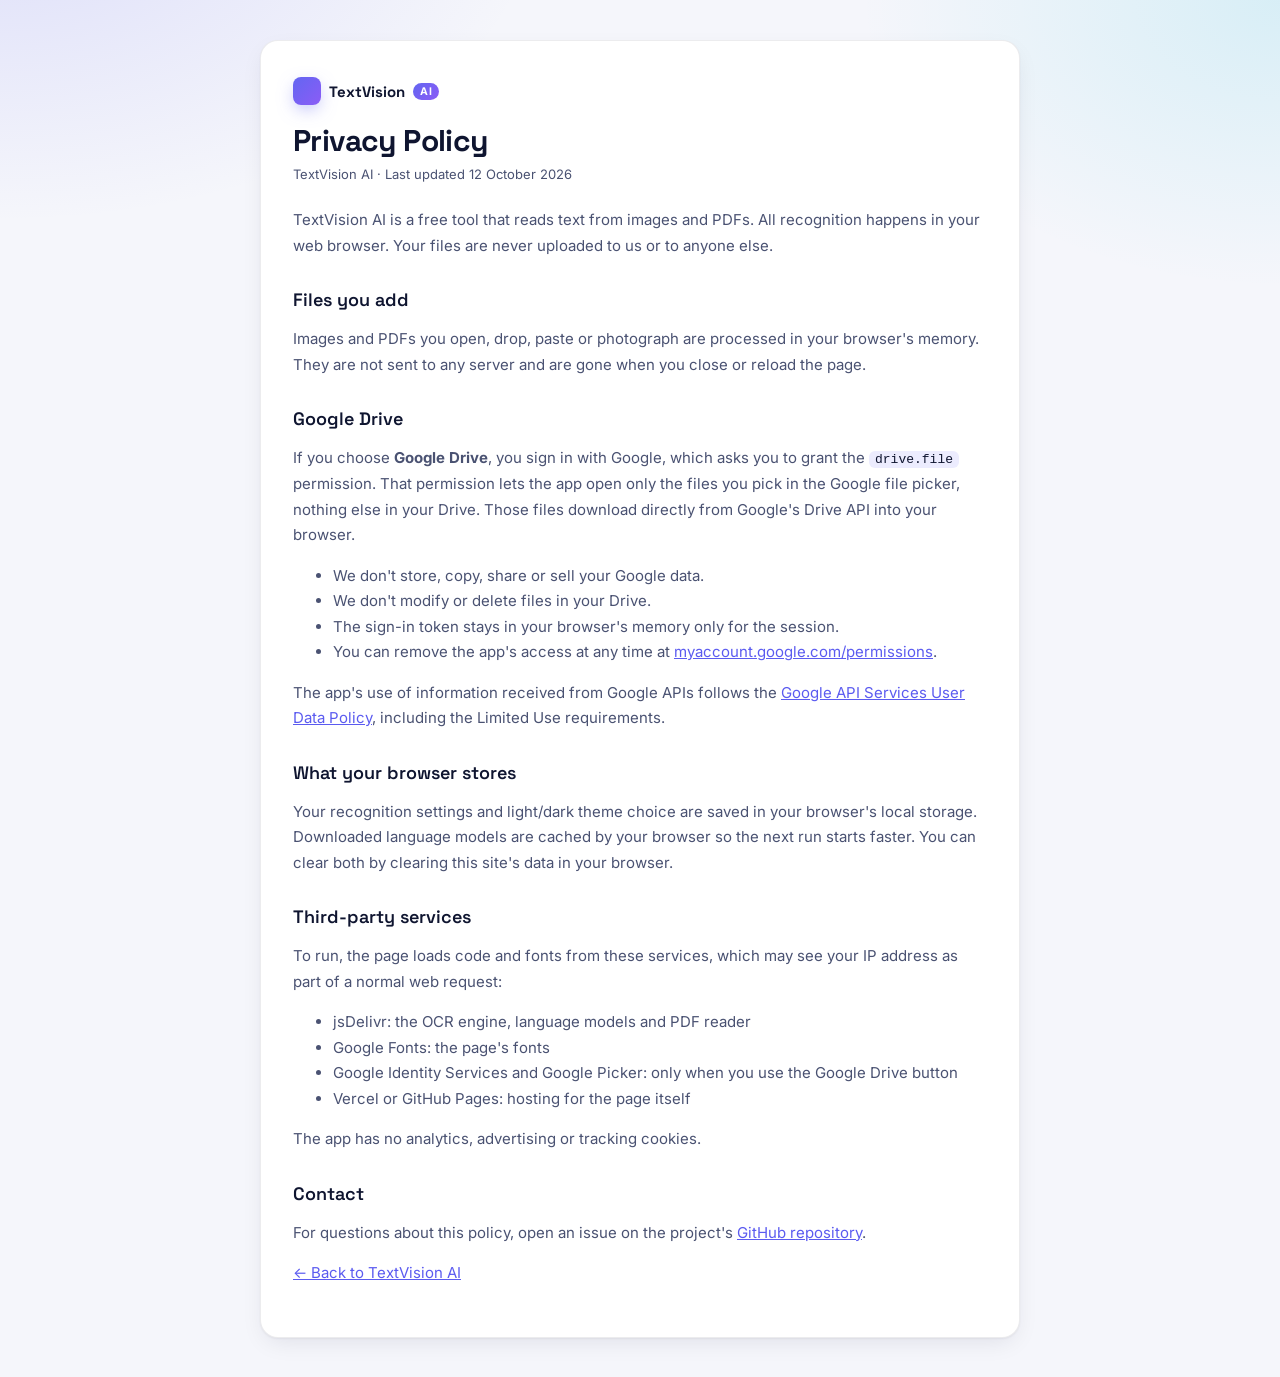
==== privacy.html @ 827377f0 "style: new TextVision AI theme Indigo-violet brand gradient, soft glow backdrop, glass header, gradi" ====
<!doctype html>
<html lang="en">
<head>
  <meta charset="utf-8">
  <meta name="viewport" content="width=device-width, initial-scale=1">
  <title>Privacy Policy · TextVision AI</title>
  <link rel="preconnect" href="https://fonts.googleapis.com">
  <link rel="preconnect" href="https://fonts.gstatic.com" crossorigin>
  <link href="https://fonts.googleapis.com/css2?family=Inter:wght@400;500;600;700&family=Space+Grotesk:wght@600;700&display=swap" rel="stylesheet">
  <meta name="theme-color" content="#6366f1">
  <style>
    :root {
      --bg: #f5f6fb; --glow-1: rgba(99, 102, 241, .16); --glow-2: rgba(6, 182, 212, .12);
      --surface: #fff; --text: #0f1530; --text-2: #4a5272; --border: rgba(15, 23, 42, .08);
      --accent: #5b5bf0; --brand-grad: linear-gradient(135deg, #6366f1, #8b5cf6);
      --shadow: 0 1px 2px rgba(15, 21, 48, .05), 0 8px 24px -6px rgba(15, 21, 48, .10);
    }
    @media (prefers-color-scheme: dark) {
      :root {
        --bg: #090b16; --glow-1: rgba(99, 102, 241, .22); --glow-2: rgba(139, 92, 246, .16);
        --surface: #141730; --text: #eceffd; --text-2: #b3b9d6; --border: rgba(255, 255, 255, .08);
        --accent: #8b8cff; --shadow: 0 10px 30px -8px rgba(0, 0, 0, .55);
      }
    }
    * { box-sizing: border-box; }
    body {
      margin: 0; color: var(--text); font: 15px/1.7 Inter, system-ui, sans-serif;
      background-color: var(--bg);
      background-image: radial-gradient(900px 520px at 0% -10%, var(--glow-1), transparent 60%),
                        radial-gradient(700px 480px at 100% 0%, var(--glow-2), transparent 60%);
      background-attachment: fixed;
    }
    main { max-width: 760px; margin: 40px auto; padding: 36px 32px; background: var(--surface); border: 1px solid var(--border); border-radius: 18px; box-shadow: var(--shadow); }
    .brand { display: inline-flex; align-items: center; gap: 8px; margin-bottom: 18px; font: 700 15px "Space Grotesk", Inter, sans-serif; color: var(--text); text-decoration: none; }
    .brand i { width: 28px; height: 28px; border-radius: 8px; background: var(--brand-grad); box-shadow: 0 6px 18px -4px rgba(99, 102, 241, .55); }
    .brand b { font: 700 10.5px Inter, sans-serif; letter-spacing: .06em; padding: 2px 7px; border-radius: 999px; color: #fff; background: var(--brand-grad); }
    h1 { font: 700 30px/1.2 "Space Grotesk", Inter, sans-serif; letter-spacing: -.02em; margin: 0 0 4px; }
    h2 { font: 600 18px "Space Grotesk", Inter, sans-serif; margin: 30px 0 6px; }
    p, li { color: var(--text-2); }
    a { color: var(--accent); }
    code { font-size: 13px; padding: 1px 6px; border-radius: 6px; background: rgba(99, 102, 241, .12); color: var(--text); }
    .updated { margin: 0 0 22px; font-size: 13px; }
    @media (max-width: 800px) { main { margin: 0; border-radius: 0; border: 0; padding: 24px 16px; } }
  </style>
</head>
<body>
  <main>
    <a class="brand" href="./"><i></i>TextVision <b>AI</b></a>
    <h1>Privacy Policy</h1>
    <p class="updated">TextVision AI · Last updated 12 October 2026</p>

    <p>TextVision AI is a free tool that reads text from images and PDFs. All recognition happens in your web browser. Your files are never uploaded to us or to anyone else.</p>

    <h2>Files you add</h2>
    <p>Images and PDFs you open, drop, paste or photograph are processed in your browser's memory. They are not sent to any server and are gone when you close or reload the page.</p>

    <h2>Google Drive</h2>
    <p>If you choose <strong>Google Drive</strong>, you sign in with Google, which asks you to grant the <code>drive.file</code> permission. That permission lets the app open only the files you pick in the Google file picker, nothing else in your Drive. Those files download directly from Google's Drive API into your browser.</p>
    <ul>
      <li>We don't store, copy, share or sell your Google data.</li>
      <li>We don't modify or delete files in your Drive.</li>
      <li>The sign-in token stays in your browser's memory only for the session.</li>
      <li>You can remove the app's access at any time at <a href="https://myaccount.google.com/permissions">myaccount.google.com/permissions</a>.</li>
    </ul>
    <p>The app's use of information received from Google APIs follows the <a href="https://developers.google.com/terms/api-services-user-data-policy">Google API Services User Data Policy</a>, including the Limited Use requirements.</p>

    <h2>What your browser stores</h2>
    <p>Your recognition settings and light/dark theme choice are saved in your browser's local storage. Downloaded language models are cached by your browser so the next run starts faster. You can clear both by clearing this site's data in your browser.</p>

    <h2>Third-party services</h2>
    <p>To run, the page loads code and fonts from these services, which may see your IP address as part of a normal web request:</p>
    <ul>
      <li>jsDelivr: the OCR engine, language models and PDF reader</li>
      <li>Google Fonts: the page's fonts</li>
      <li>Google Identity Services and Google Picker: only when you use the Google Drive button</li>
      <li>Vercel or GitHub Pages: hosting for the page itself</li>
    </ul>
    <p>The app has no analytics, advertising or tracking cookies.</p>

    <h2>Contact</h2>
    <p>For questions about this policy, open an issue on the project's <a href="https://github.com/bharathdrive-ai/imageRecognition/issues">GitHub repository</a>.</p>

    <p><a href="./">← Back to TextVision AI</a></p>
  </main>
</body>
</html>
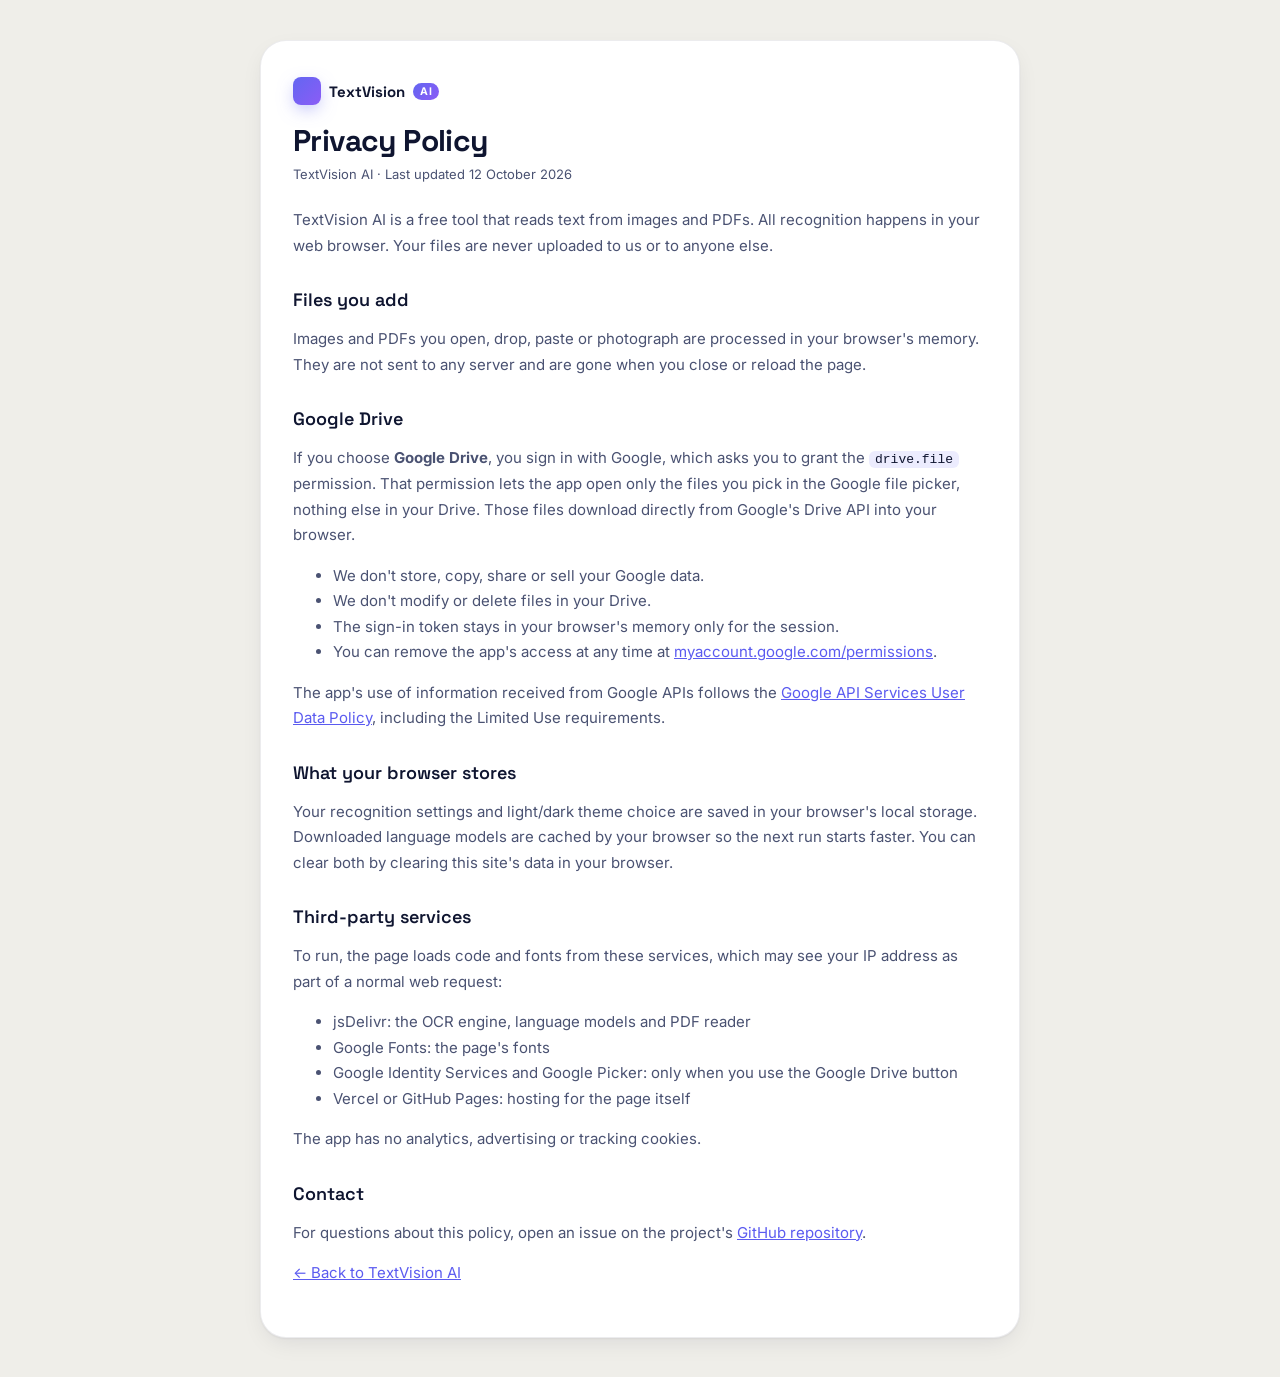
==== commit 947e8ff4: "style: Bento Grid layout Rebuild the page as a grid of rounded tiles: gradient hero, dark stats tile" ====
--- a/privacy.html
+++ b/privacy.html
@@ -10,15 +10,15 @@
   <meta name="theme-color" content="#6366f1">
   <style>
     :root {
-      --bg: #f5f6fb; --glow-1: rgba(99, 102, 241, .16); --glow-2: rgba(6, 182, 212, .12);
+      --bg: #efeee9; --glow-1: transparent; --glow-2: transparent;
       --surface: #fff; --text: #0f1530; --text-2: #4a5272; --border: rgba(15, 23, 42, .08);
       --accent: #5b5bf0; --brand-grad: linear-gradient(135deg, #6366f1, #8b5cf6);
       --shadow: 0 1px 2px rgba(15, 21, 48, .05), 0 8px 24px -6px rgba(15, 21, 48, .10);
     }
     @media (prefers-color-scheme: dark) {
       :root {
-        --bg: #090b16; --glow-1: rgba(99, 102, 241, .22); --glow-2: rgba(139, 92, 246, .16);
-        --surface: #141730; --text: #eceffd; --text-2: #b3b9d6; --border: rgba(255, 255, 255, .08);
+        --bg: #0b0b10; --glow-1: transparent; --glow-2: transparent;
+        --surface: #16161e; --text: #eceffd; --text-2: #b3b9d6; --border: rgba(255, 255, 255, .08);
         --accent: #8b8cff; --shadow: 0 10px 30px -8px rgba(0, 0, 0, .55);
       }
     }
@@ -30,7 +30,7 @@
                         radial-gradient(700px 480px at 100% 0%, var(--glow-2), transparent 60%);
       background-attachment: fixed;
     }
-    main { max-width: 760px; margin: 40px auto; padding: 36px 32px; background: var(--surface); border: 1px solid var(--border); border-radius: 18px; box-shadow: var(--shadow); }
+    main { max-width: 760px; margin: 40px auto; padding: 36px 32px; background: var(--surface); border: 1px solid var(--border); border-radius: 26px; box-shadow: var(--shadow); }
     .brand { display: inline-flex; align-items: center; gap: 8px; margin-bottom: 18px; font: 700 15px "Space Grotesk", Inter, sans-serif; color: var(--text); text-decoration: none; }
     .brand i { width: 28px; height: 28px; border-radius: 8px; background: var(--brand-grad); box-shadow: 0 6px 18px -4px rgba(99, 102, 241, .55); }
     .brand b { font: 700 10.5px Inter, sans-serif; letter-spacing: .06em; padding: 2px 7px; border-radius: 999px; color: #fff; background: var(--brand-grad); }
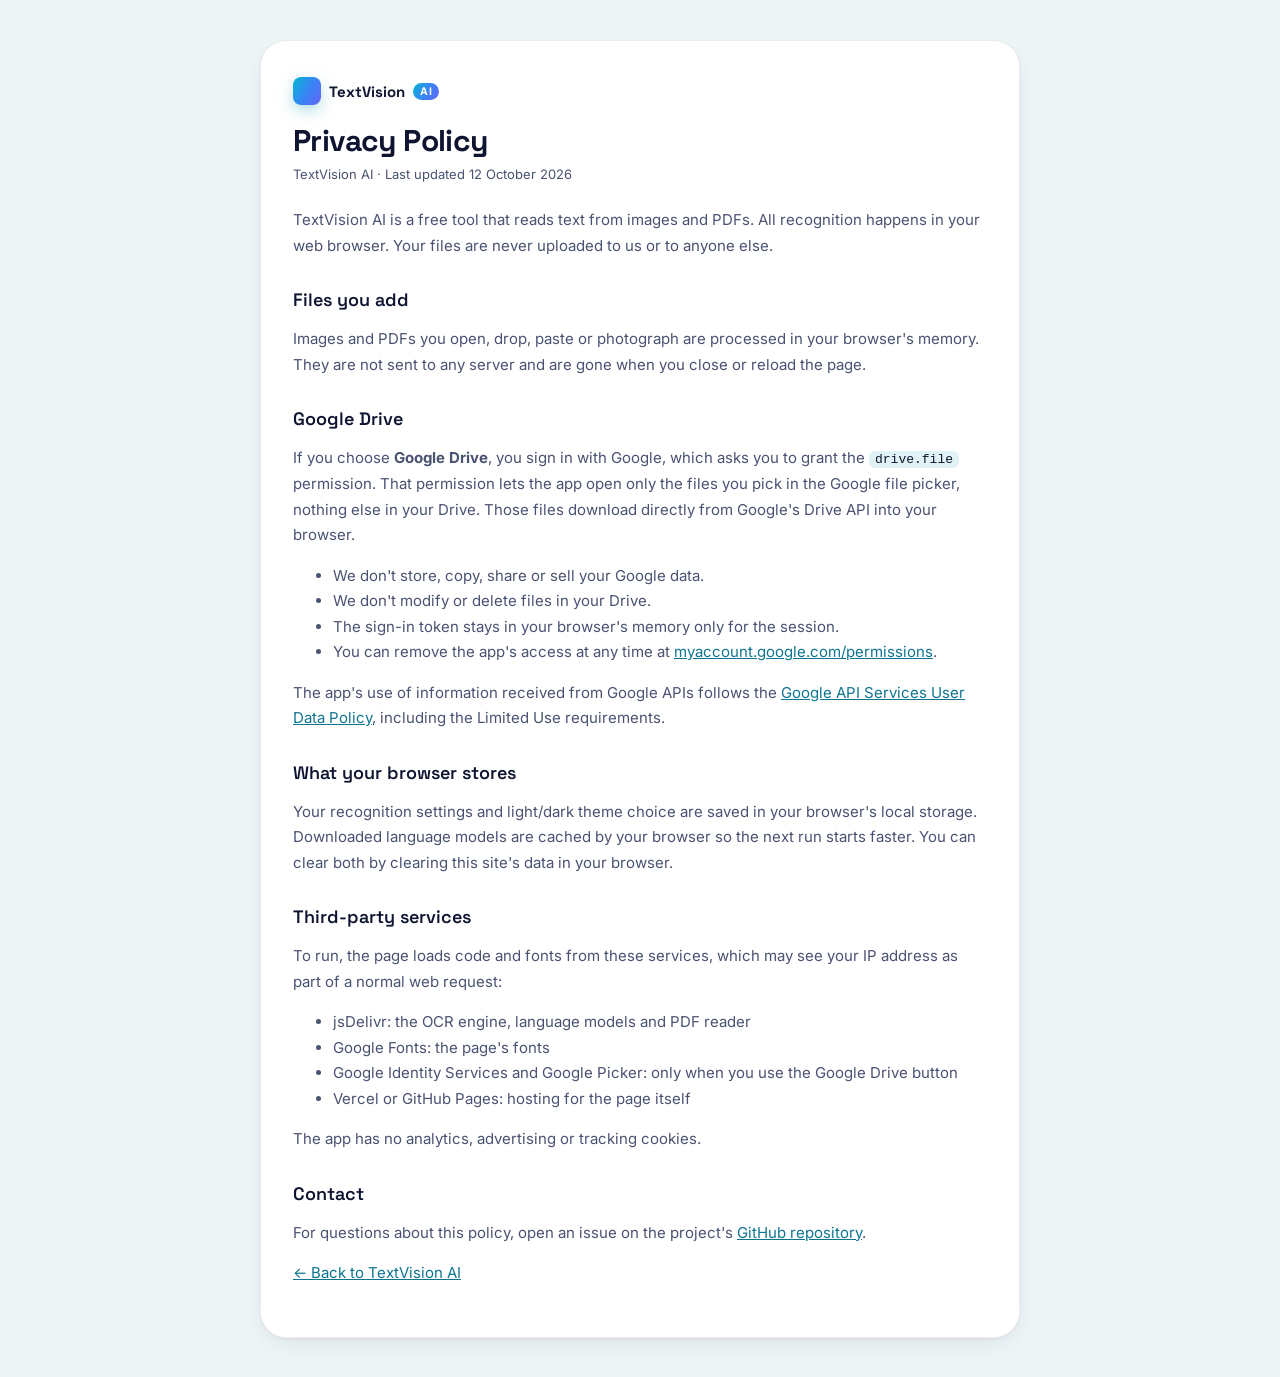
==== commit 0b96088e: "style: make Ocean the default palette Ocean (cyan to blue to indigo) is now the default for every vi" ====
--- a/privacy.html
+++ b/privacy.html
@@ -7,19 +7,19 @@
   <link rel="preconnect" href="https://fonts.googleapis.com">
   <link rel="preconnect" href="https://fonts.gstatic.com" crossorigin>
   <link href="https://fonts.googleapis.com/css2?family=Inter:wght@400;500;600;700&family=Space+Grotesk:wght@600;700&display=swap" rel="stylesheet">
-  <meta name="theme-color" content="#6366f1">
+  <meta name="theme-color" content="#0891b2">
   <style>
     :root {
-      --bg: #efeee9; --glow-1: transparent; --glow-2: transparent;
+      --bg: #edf5f7; --glow-1: transparent; --glow-2: transparent;
       --surface: #fff; --text: #0f1530; --text-2: #4a5272; --border: rgba(15, 23, 42, .08);
-      --accent: #5b5bf0; --brand-grad: linear-gradient(135deg, #6366f1, #8b5cf6);
+      --accent: #0e7490; --brand-grad: linear-gradient(120deg, #06b6d4, #3b82f6 55%, #6366f1);
       --shadow: 0 1px 2px rgba(15, 21, 48, .05), 0 8px 24px -6px rgba(15, 21, 48, .10);
     }
     @media (prefers-color-scheme: dark) {
       :root {
-        --bg: #0b0b10; --glow-1: transparent; --glow-2: transparent;
+        --bg: #0a1016; --glow-1: transparent; --glow-2: transparent;
         --surface: #16161e; --text: #eceffd; --text-2: #b3b9d6; --border: rgba(255, 255, 255, .08);
-        --accent: #8b8cff; --shadow: 0 10px 30px -8px rgba(0, 0, 0, .55);
+        --accent: #67e8f9; --shadow: 0 10px 30px -8px rgba(0, 0, 0, .55);
       }
     }
     * { box-sizing: border-box; }
@@ -32,13 +32,13 @@
     }
     main { max-width: 760px; margin: 40px auto; padding: 36px 32px; background: var(--surface); border: 1px solid var(--border); border-radius: 26px; box-shadow: var(--shadow); }
     .brand { display: inline-flex; align-items: center; gap: 8px; margin-bottom: 18px; font: 700 15px "Space Grotesk", Inter, sans-serif; color: var(--text); text-decoration: none; }
-    .brand i { width: 28px; height: 28px; border-radius: 8px; background: var(--brand-grad); box-shadow: 0 6px 18px -4px rgba(99, 102, 241, .55); }
+    .brand i { width: 28px; height: 28px; border-radius: 8px; background: var(--brand-grad); box-shadow: 0 6px 18px -4px rgba(8, 145, 178, .55); }
     .brand b { font: 700 10.5px Inter, sans-serif; letter-spacing: .06em; padding: 2px 7px; border-radius: 999px; color: #fff; background: var(--brand-grad); }
     h1 { font: 700 30px/1.2 "Space Grotesk", Inter, sans-serif; letter-spacing: -.02em; margin: 0 0 4px; }
     h2 { font: 600 18px "Space Grotesk", Inter, sans-serif; margin: 30px 0 6px; }
     p, li { color: var(--text-2); }
     a { color: var(--accent); }
-    code { font-size: 13px; padding: 1px 6px; border-radius: 6px; background: rgba(99, 102, 241, .12); color: var(--text); }
+    code { font-size: 13px; padding: 1px 6px; border-radius: 6px; background: rgba(8, 145, 178, .12); color: var(--text); }
     .updated { margin: 0 0 22px; font-size: 13px; }
     @media (max-width: 800px) { main { margin: 0; border-radius: 0; border: 0; padding: 24px 16px; } }
   </style>
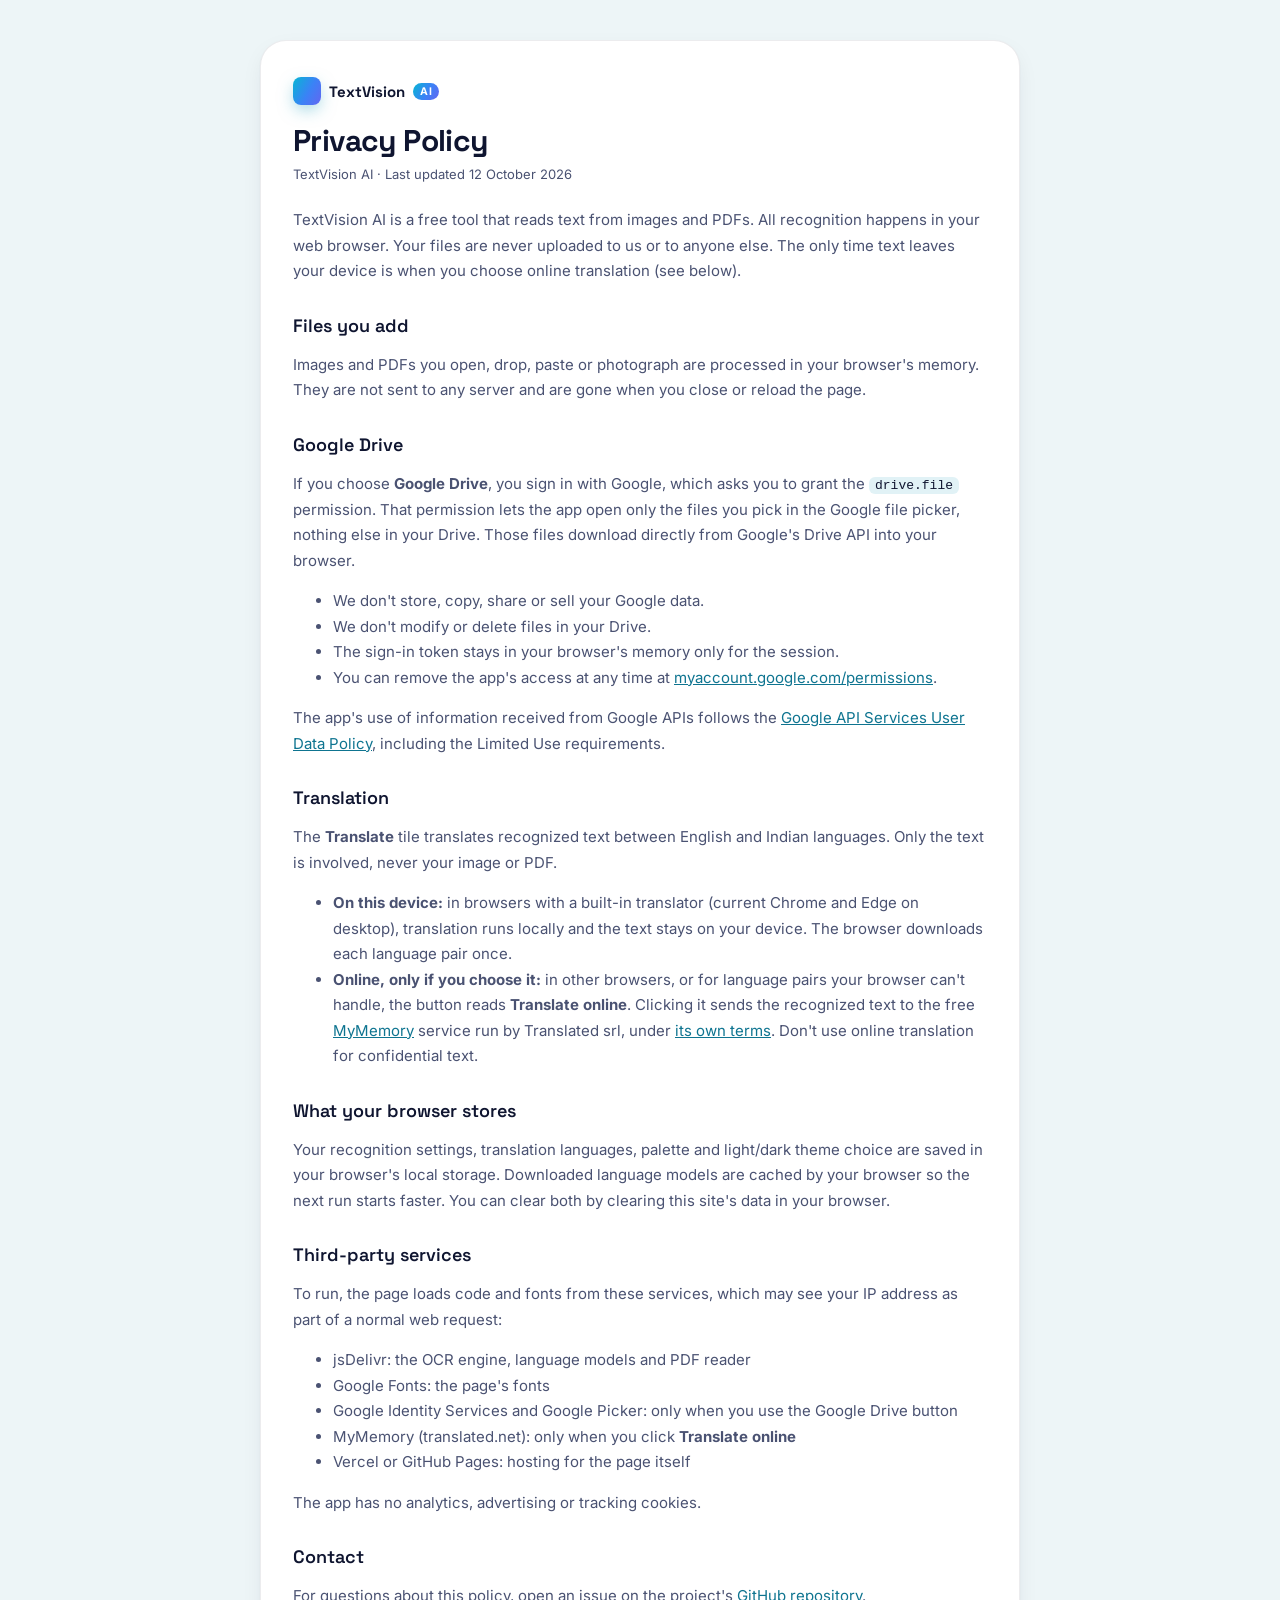
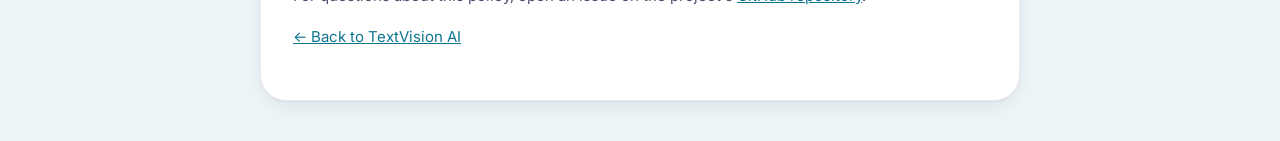
==== commit b8e46976: "feat: Translate tile for English and Indian languages Replaces the static "100% on-device" tile with" ====
--- a/privacy.html
+++ b/privacy.html
@@ -49,7 +49,7 @@
     <h1>Privacy Policy</h1>
     <p class="updated">TextVision AI · Last updated 12 October 2026</p>
 
-    <p>TextVision AI is a free tool that reads text from images and PDFs. All recognition happens in your web browser. Your files are never uploaded to us or to anyone else.</p>
+    <p>TextVision AI is a free tool that reads text from images and PDFs. All recognition happens in your web browser. Your files are never uploaded to us or to anyone else. The only time text leaves your device is when you choose online translation (see below).</p>
 
     <h2>Files you add</h2>
     <p>Images and PDFs you open, drop, paste or photograph are processed in your browser's memory. They are not sent to any server and are gone when you close or reload the page.</p>
@@ -64,8 +64,15 @@
     </ul>
     <p>The app's use of information received from Google APIs follows the <a href="https://developers.google.com/terms/api-services-user-data-policy">Google API Services User Data Policy</a>, including the Limited Use requirements.</p>
 
+    <h2>Translation</h2>
+    <p>The <strong>Translate</strong> tile translates recognized text between English and Indian languages. Only the text is involved, never your image or PDF.</p>
+    <ul>
+      <li><strong>On this device:</strong> in browsers with a built-in translator (current Chrome and Edge on desktop), translation runs locally and the text stays on your device. The browser downloads each language pair once.</li>
+      <li><strong>Online, only if you choose it:</strong> in other browsers, or for language pairs your browser can't handle, the button reads <strong>Translate online</strong>. Clicking it sends the recognized text to the free <a href="https://mymemory.translated.net/">MyMemory</a> service run by Translated srl, under <a href="https://mymemory.translated.net/terms-and-conditions">its own terms</a>. Don't use online translation for confidential text.</li>
+    </ul>
+
     <h2>What your browser stores</h2>
-    <p>Your recognition settings and light/dark theme choice are saved in your browser's local storage. Downloaded language models are cached by your browser so the next run starts faster. You can clear both by clearing this site's data in your browser.</p>
+    <p>Your recognition settings, translation languages, palette and light/dark theme choice are saved in your browser's local storage. Downloaded language models are cached by your browser so the next run starts faster. You can clear both by clearing this site's data in your browser.</p>
 
     <h2>Third-party services</h2>
     <p>To run, the page loads code and fonts from these services, which may see your IP address as part of a normal web request:</p>
@@ -73,6 +80,7 @@
       <li>jsDelivr: the OCR engine, language models and PDF reader</li>
       <li>Google Fonts: the page's fonts</li>
       <li>Google Identity Services and Google Picker: only when you use the Google Drive button</li>
+      <li>MyMemory (translated.net): only when you click <strong>Translate online</strong></li>
       <li>Vercel or GitHub Pages: hosting for the page itself</li>
     </ul>
     <p>The app has no analytics, advertising or tracking cookies.</p>
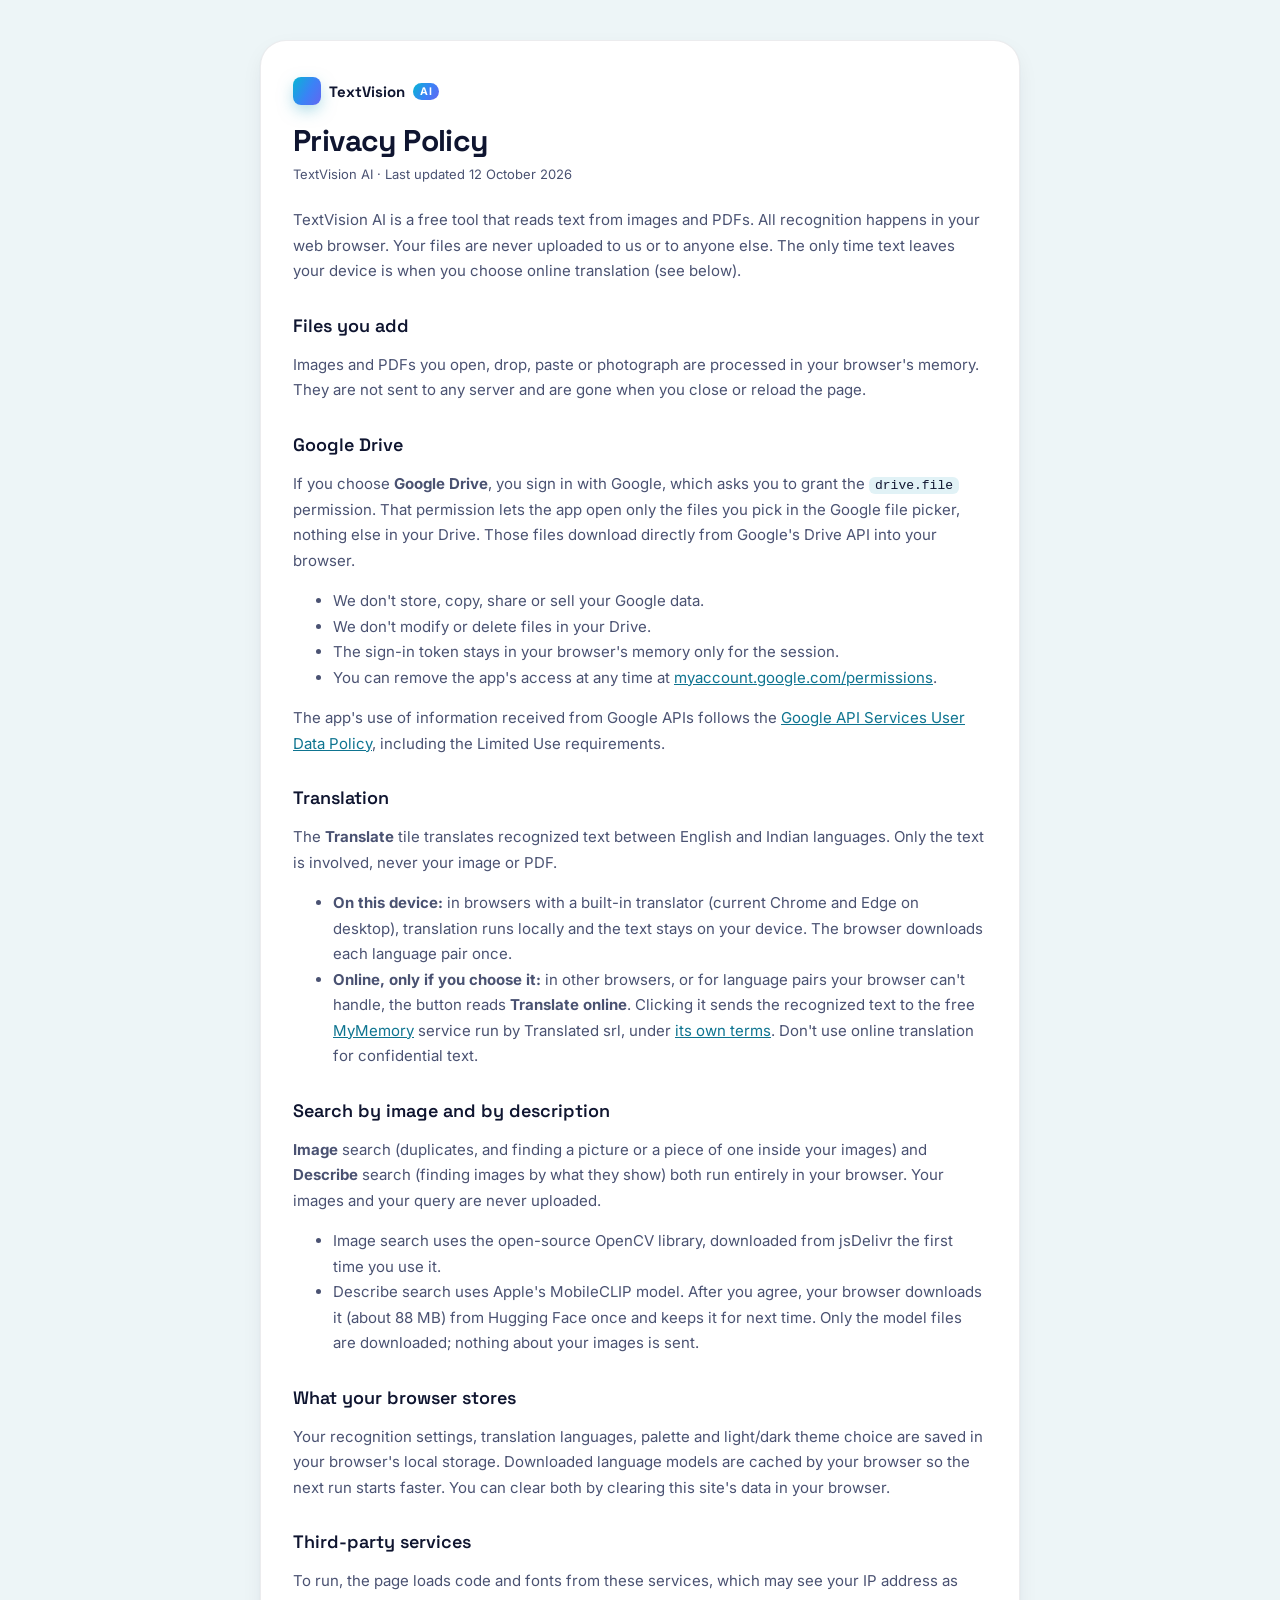
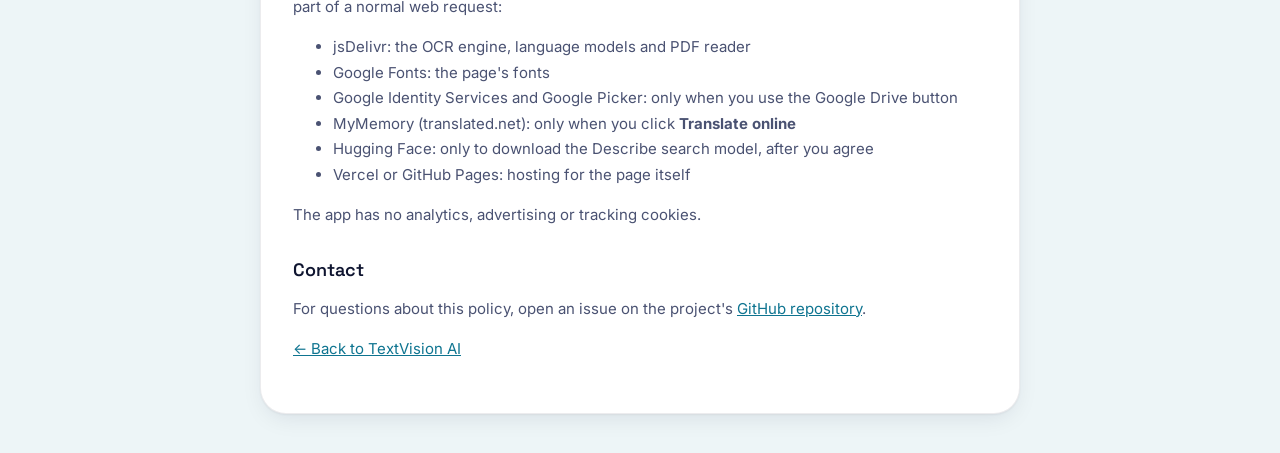
==== commit 0602c8a9: "feat: search by image and by description Search tile now has three modes: Text, Image and Describe. " ====
--- a/privacy.html
+++ b/privacy.html
@@ -71,6 +71,13 @@
       <li><strong>Online, only if you choose it:</strong> in other browsers, or for language pairs your browser can't handle, the button reads <strong>Translate online</strong>. Clicking it sends the recognized text to the free <a href="https://mymemory.translated.net/">MyMemory</a> service run by Translated srl, under <a href="https://mymemory.translated.net/terms-and-conditions">its own terms</a>. Don't use online translation for confidential text.</li>
     </ul>
 
+    <h2>Search by image and by description</h2>
+    <p><strong>Image</strong> search (duplicates, and finding a picture or a piece of one inside your images) and <strong>Describe</strong> search (finding images by what they show) both run entirely in your browser. Your images and your query are never uploaded.</p>
+    <ul>
+      <li>Image search uses the open-source OpenCV library, downloaded from jsDelivr the first time you use it.</li>
+      <li>Describe search uses Apple's MobileCLIP model. After you agree, your browser downloads it (about 88 MB) from Hugging Face once and keeps it for next time. Only the model files are downloaded; nothing about your images is sent.</li>
+    </ul>
+
     <h2>What your browser stores</h2>
     <p>Your recognition settings, translation languages, palette and light/dark theme choice are saved in your browser's local storage. Downloaded language models are cached by your browser so the next run starts faster. You can clear both by clearing this site's data in your browser.</p>
 
@@ -81,6 +88,7 @@
       <li>Google Fonts: the page's fonts</li>
       <li>Google Identity Services and Google Picker: only when you use the Google Drive button</li>
       <li>MyMemory (translated.net): only when you click <strong>Translate online</strong></li>
+      <li>Hugging Face: only to download the Describe search model, after you agree</li>
       <li>Vercel or GitHub Pages: hosting for the page itself</li>
     </ul>
     <p>The app has no analytics, advertising or tracking cookies.</p>
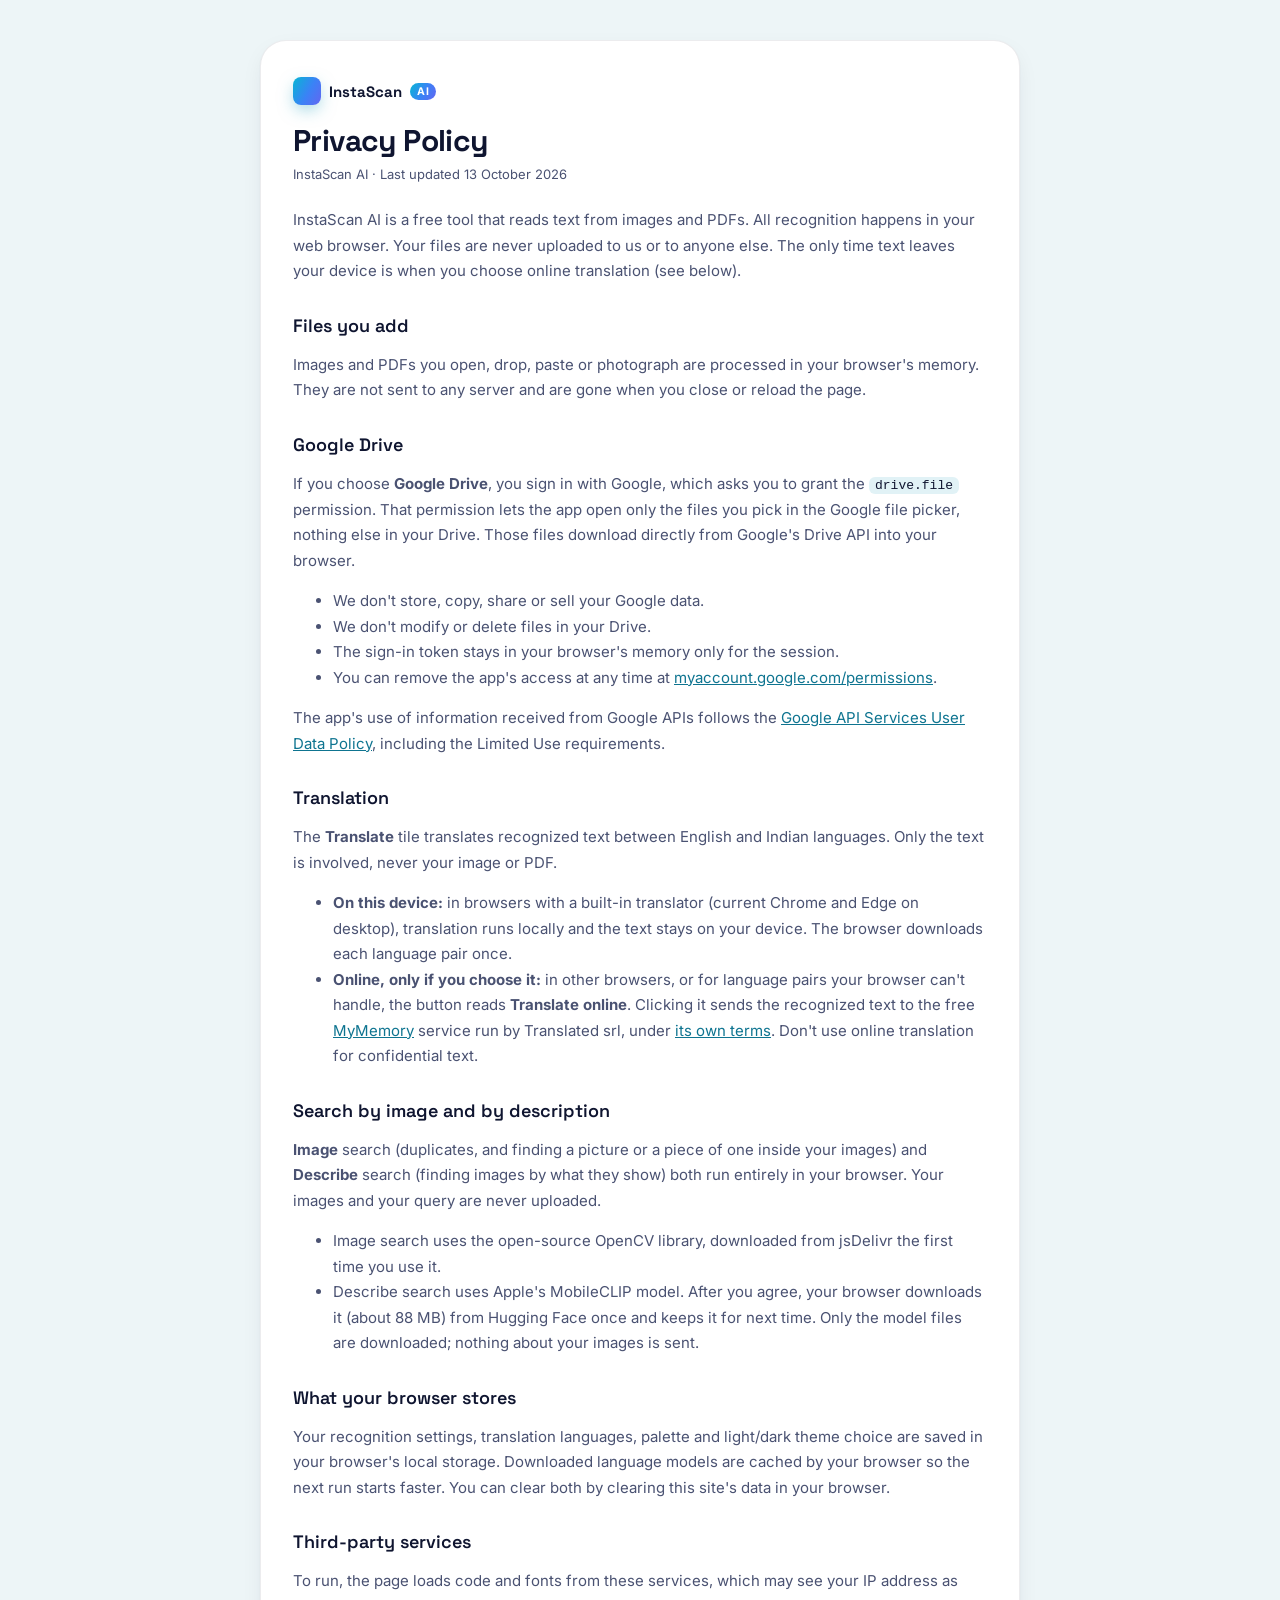
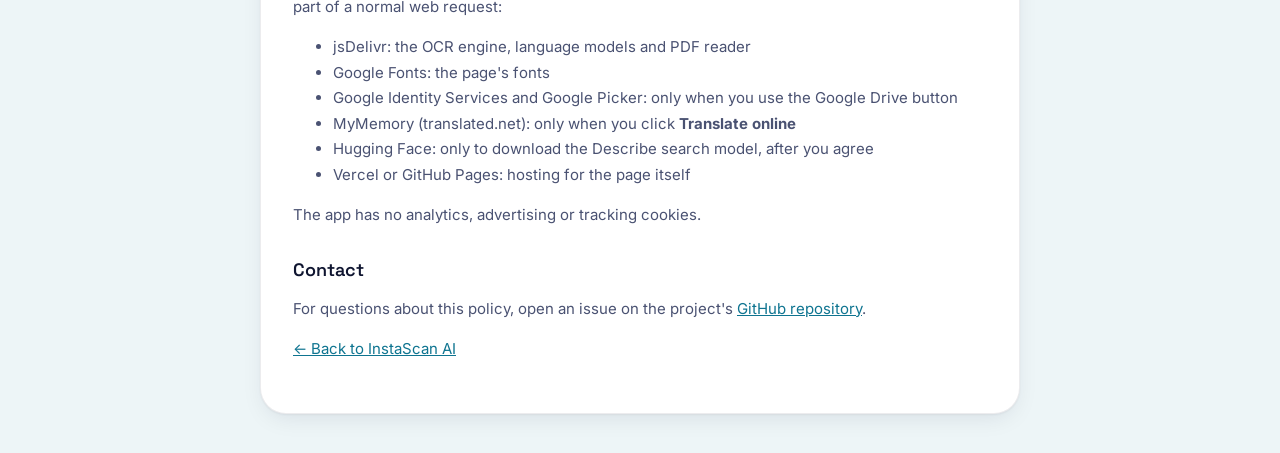
==== commit 4f8cae38: "rename: TextVision AI is now InstaScan AI App name, page titles, banner, meta description, privacy p" ====
--- a/privacy.html
+++ b/privacy.html
@@ -3,7 +3,7 @@
 <head>
   <meta charset="utf-8">
   <meta name="viewport" content="width=device-width, initial-scale=1">
-  <title>Privacy Policy · TextVision AI</title>
+  <title>Privacy Policy · InstaScan AI</title>
   <link rel="preconnect" href="https://fonts.googleapis.com">
   <link rel="preconnect" href="https://fonts.gstatic.com" crossorigin>
   <link href="https://fonts.googleapis.com/css2?family=Inter:wght@400;500;600;700&family=Space+Grotesk:wght@600;700&display=swap" rel="stylesheet">
@@ -45,11 +45,11 @@
 </head>
 <body>
   <main>
-    <a class="brand" href="./"><i></i>TextVision <b>AI</b></a>
+    <a class="brand" href="./"><i></i>InstaScan <b>AI</b></a>
     <h1>Privacy Policy</h1>
-    <p class="updated">TextVision AI · Last updated 12 October 2026</p>
+    <p class="updated">InstaScan AI · Last updated 13 October 2026</p>
 
-    <p>TextVision AI is a free tool that reads text from images and PDFs. All recognition happens in your web browser. Your files are never uploaded to us or to anyone else. The only time text leaves your device is when you choose online translation (see below).</p>
+    <p>InstaScan AI is a free tool that reads text from images and PDFs. All recognition happens in your web browser. Your files are never uploaded to us or to anyone else. The only time text leaves your device is when you choose online translation (see below).</p>
 
     <h2>Files you add</h2>
     <p>Images and PDFs you open, drop, paste or photograph are processed in your browser's memory. They are not sent to any server and are gone when you close or reload the page.</p>
@@ -96,7 +96,7 @@
     <h2>Contact</h2>
     <p>For questions about this policy, open an issue on the project's <a href="https://github.com/bharathdrive-ai/imageRecognition/issues">GitHub repository</a>.</p>
 
-    <p><a href="./">← Back to TextVision AI</a></p>
+    <p><a href="./">← Back to InstaScan AI</a></p>
   </main>
 </body>
 </html>
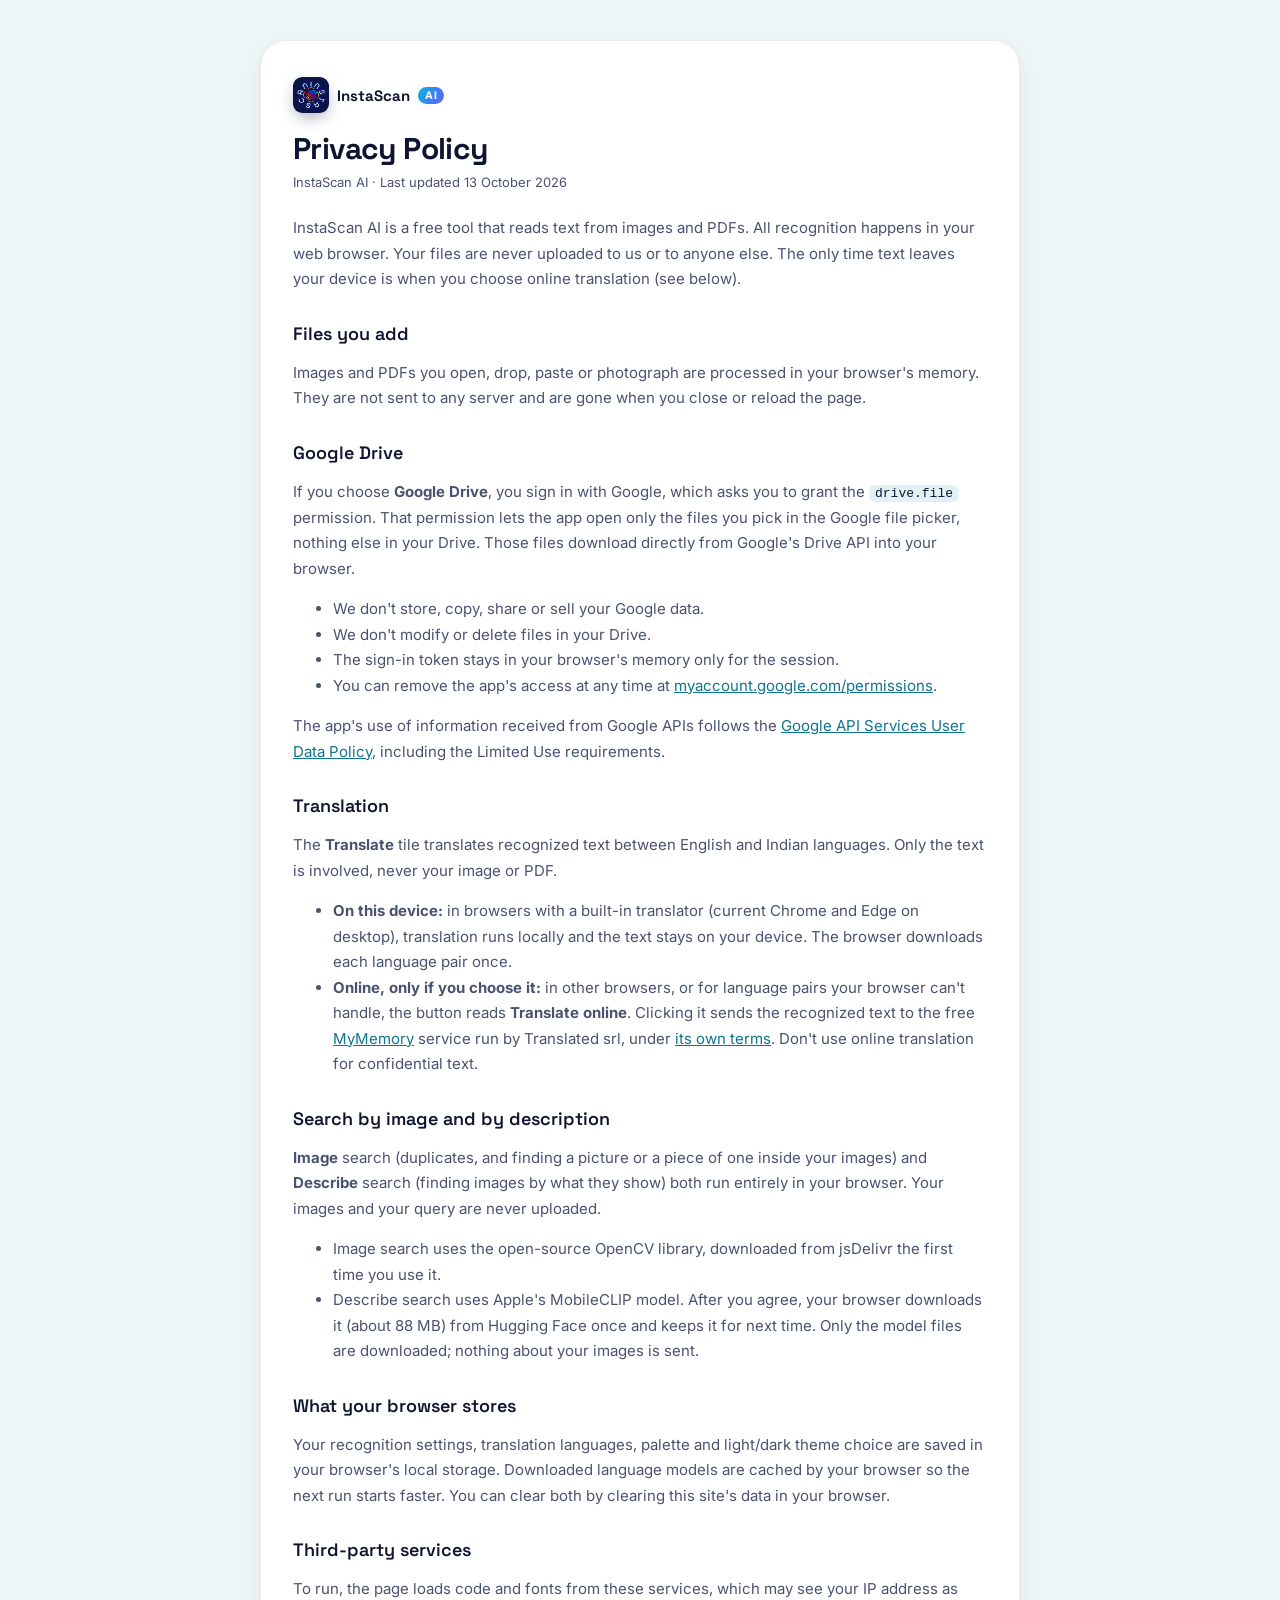
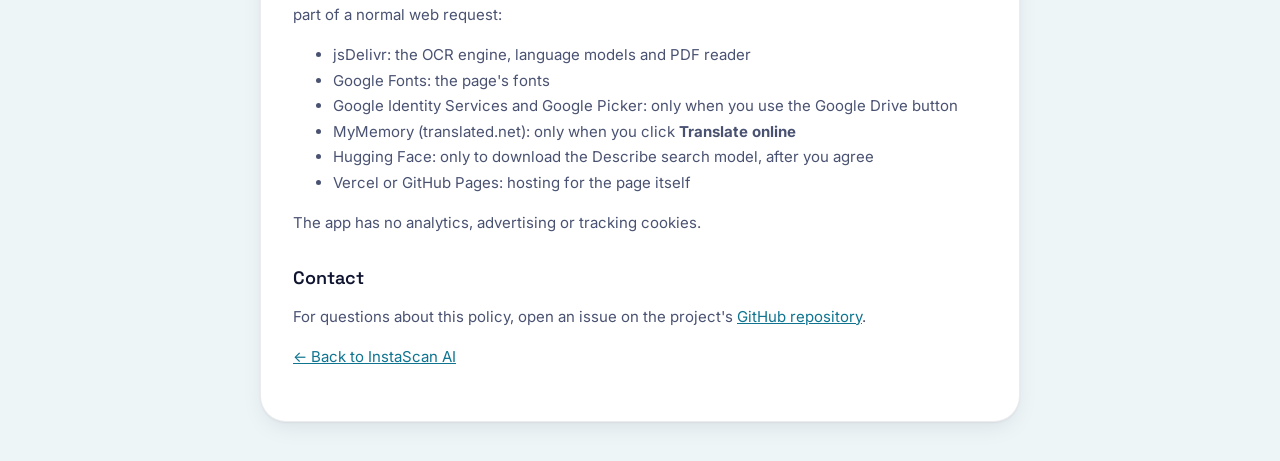
==== commit f14f0f85: "feat: InstaScan AI logo in the banner and as the favicon Logo from the supplied neon spiral artwork," ====
--- a/privacy.html
+++ b/privacy.html
@@ -7,7 +7,9 @@
   <link rel="preconnect" href="https://fonts.googleapis.com">
   <link rel="preconnect" href="https://fonts.gstatic.com" crossorigin>
   <link href="https://fonts.googleapis.com/css2?family=Inter:wght@400;500;600;700&family=Space+Grotesk:wght@600;700&display=swap" rel="stylesheet">
-  <meta name="theme-color" content="#0891b2">
+  <meta name="theme-color" content="#0e1642">
+  <link rel="icon" type="image/png" sizes="32x32" href="assets/favicon-32.png">
+  <link rel="apple-touch-icon" href="assets/apple-touch-icon.png">
   <style>
     :root {
       --bg: #edf5f7; --glow-1: transparent; --glow-2: transparent;
@@ -32,7 +34,7 @@
     }
     main { max-width: 760px; margin: 40px auto; padding: 36px 32px; background: var(--surface); border: 1px solid var(--border); border-radius: 26px; box-shadow: var(--shadow); }
     .brand { display: inline-flex; align-items: center; gap: 8px; margin-bottom: 18px; font: 700 15px "Space Grotesk", Inter, sans-serif; color: var(--text); text-decoration: none; }
-    .brand i { width: 28px; height: 28px; border-radius: 8px; background: var(--brand-grad); box-shadow: 0 6px 18px -4px rgba(8, 145, 178, .55); }
+    .brand img { width: 36px; height: 36px; border-radius: 9px; box-shadow: 0 6px 18px -6px rgba(14, 22, 66, .6); }
     .brand b { font: 700 10.5px Inter, sans-serif; letter-spacing: .06em; padding: 2px 7px; border-radius: 999px; color: #fff; background: var(--brand-grad); }
     h1 { font: 700 30px/1.2 "Space Grotesk", Inter, sans-serif; letter-spacing: -.02em; margin: 0 0 4px; }
     h2 { font: 600 18px "Space Grotesk", Inter, sans-serif; margin: 30px 0 6px; }
@@ -45,7 +47,7 @@
 </head>
 <body>
   <main>
-    <a class="brand" href="./"><i></i>InstaScan <b>AI</b></a>
+    <a class="brand" href="./"><img src="assets/logo-256.png" width="36" height="36" alt="">InstaScan <b>AI</b></a>
     <h1>Privacy Policy</h1>
     <p class="updated">InstaScan AI · Last updated 13 October 2026</p>
 
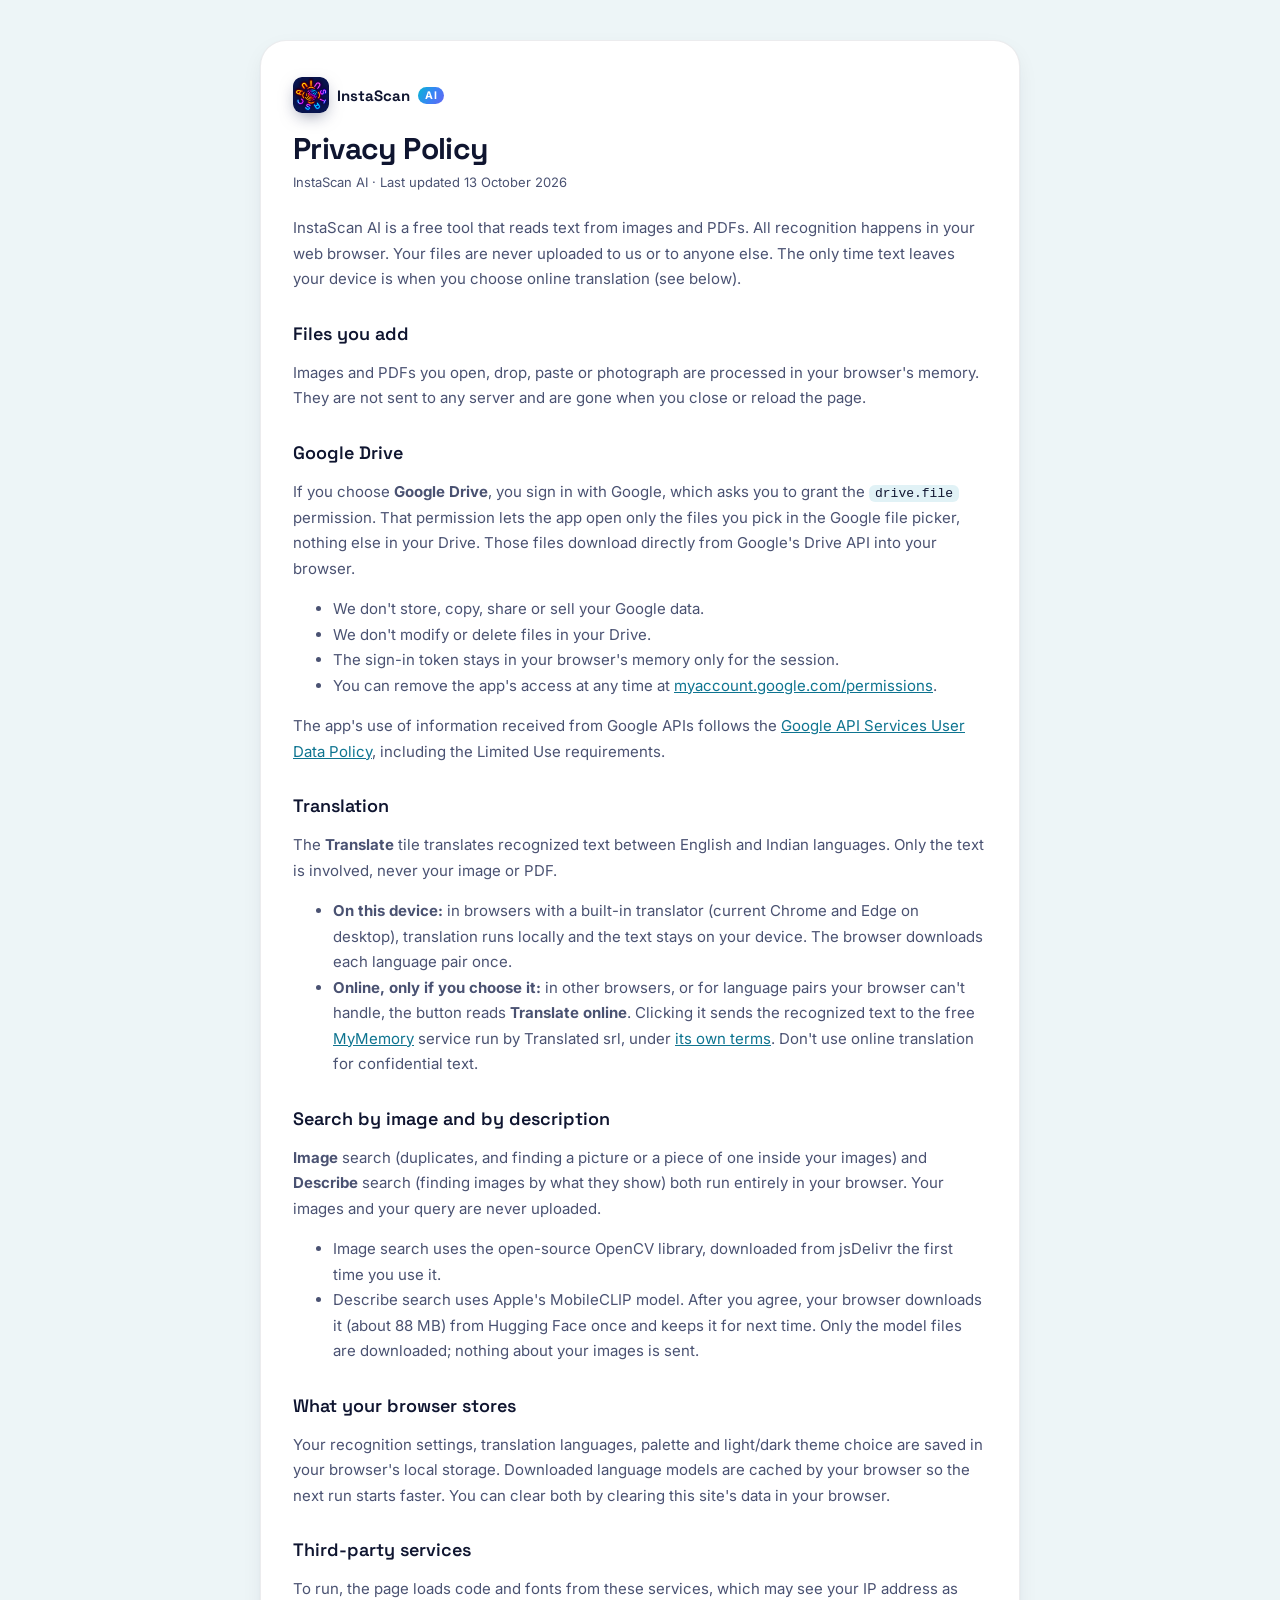
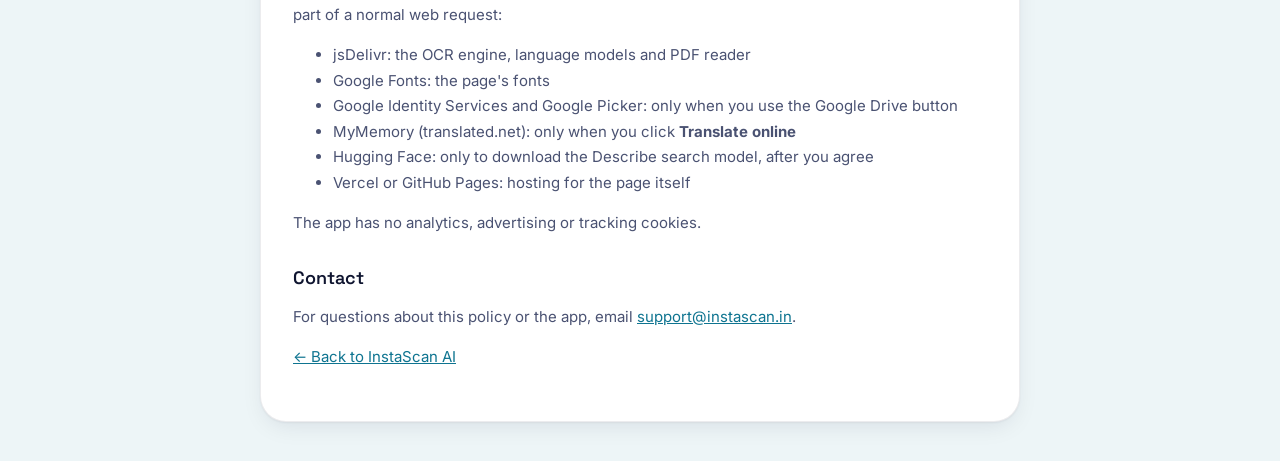
==== commit 150408fb: "content: Contact and support links go to support@instascan.in instead of GitHub issues Co-Authored-B" ====
--- a/privacy.html
+++ b/privacy.html
@@ -96,7 +96,7 @@
     <p>The app has no analytics, advertising or tracking cookies.</p>
 
     <h2>Contact</h2>
-    <p>For questions about this policy, open an issue on the project's <a href="https://github.com/bharathdrive-ai/imageRecognition/issues">GitHub repository</a>.</p>
+    <p>For questions about this policy or the app, email <a href="mailto:support@instascan.in">support@instascan.in</a>.</p>
 
     <p><a href="./">← Back to InstaScan AI</a></p>
   </main>
